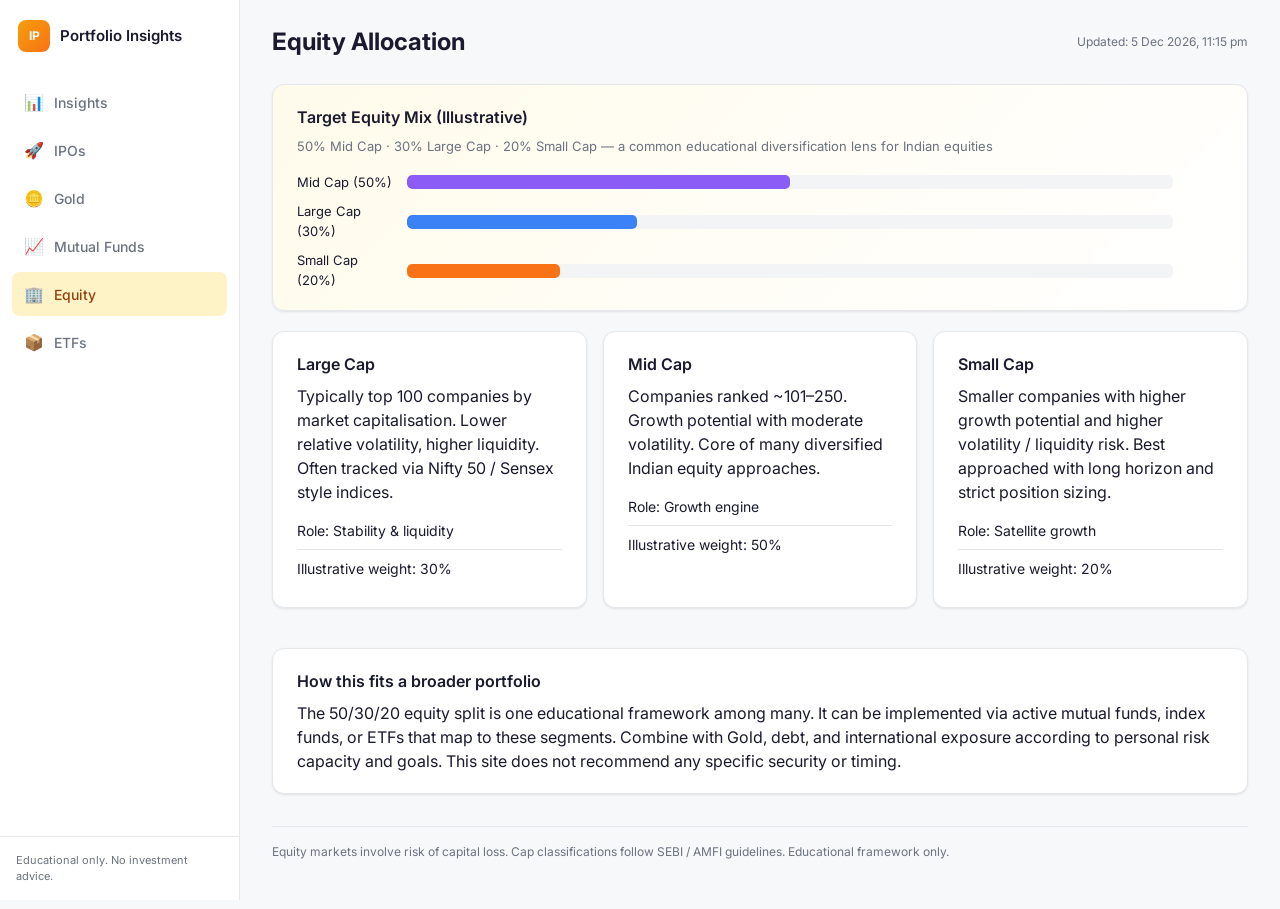
==== equity.html @ b6aa6221 "Initial commit: India Portfolio Insights dashboard - IPOs, Gold, MF, Equity, ETFs educational site" ====
<!DOCTYPE html>
<html lang="en">
<head>
  <meta charset="UTF-8" />
  <meta name="viewport" content="width=device-width, initial-scale=1.0" />
  <title>Equity | India Portfolio Insights</title>
  <link rel="stylesheet" href="css/styles.css" />
  <link href="https://fonts.googleapis.com/css2?family=Inter:wght@400;500;600;700&display=swap" rel="stylesheet">
</head>
<body>
  <div class="app">
    <aside class="sidebar">
      <div class="logo">
        <div class="logo-icon">IP</div>
        <span>Portfolio Insights</span>
      </div>
      <nav class="nav">
        <a href="index.html" class="nav-item"><span class="icon">📊</span> Insights</a>
        <a href="ipos.html" class="nav-item"><span class="icon">🚀</span> IPOs</a>
        <a href="gold.html" class="nav-item"><span class="icon">🪙</span> Gold</a>
        <a href="mutual-funds.html" class="nav-item"><span class="icon">📈</span> Mutual Funds</a>
        <a href="equity.html" class="nav-item active"><span class="icon">🏢</span> Equity</a>
        <a href="etfs.html" class="nav-item"><span class="icon">📦</span> ETFs</a>
      </nav>
      <div class="sidebar-footer">
        <p class="disclaimer">Educational only. No investment advice.</p>
      </div>
    </aside>

    <main class="main">
      <header class="topbar">
        <h1>Equity Allocation</h1>
        <div class="topbar-actions">
          <span class="last-updated" id="lastUpdated">Framework view</span>
        </div>
      </header>

      <section class="card status-card">
        <h2>Target Equity Mix (Illustrative)</h2>
        <p class="subtitle">50% Mid Cap · 30% Large Cap · 20% Small Cap — a common educational diversification lens for Indian equities</p>
        
        <div class="progress-bars large">
          <div class="bar-group">
            <label>Mid Cap (50%)</label>
            <div class="bar"><div class="fill mid" style="width:50%"></div></div>
          </div>
          <div class="bar-group">
            <label>Large Cap (30%)</label>
            <div class="bar"><div class="fill large" style="width:30%"></div></div>
          </div>
          <div class="bar-group">
            <label>Small Cap (20%)</label>
            <div class="bar"><div class="fill small" style="width:20%"></div></div>
          </div>
        </div>
      </section>

      <section class="cards-row">
        <div class="card">
          <h3>Large Cap</h3>
          <p>Typically top 100 companies by market capitalisation. Lower relative volatility, higher liquidity. Often tracked via Nifty 50 / Sensex style indices.</p>
          <ul class="mix-list">
            <li>Role: Stability & liquidity</li>
            <li>Illustrative weight: 30%</li>
          </ul>
        </div>
        <div class="card">
          <h3>Mid Cap</h3>
          <p>Companies ranked ~101–250. Growth potential with moderate volatility. Core of many diversified Indian equity approaches.</p>
          <ul class="mix-list">
            <li>Role: Growth engine</li>
            <li>Illustrative weight: 50%</li>
          </ul>
        </div>
        <div class="card">
          <h3>Small Cap</h3>
          <p>Smaller companies with higher growth potential and higher volatility / liquidity risk. Best approached with long horizon and strict position sizing.</p>
          <ul class="mix-list">
            <li>Role: Satellite growth</li>
            <li>Illustrative weight: 20%</li>
          </ul>
        </div>
      </section>

      <section class="card">
        <h3>How this fits a broader portfolio</h3>
        <p>The 50/30/20 equity split is one educational framework among many. It can be implemented via active mutual funds, index funds, or ETFs that map to these segments. Combine with Gold, debt, and international exposure according to personal risk capacity and goals. This site does not recommend any specific security or timing.</p>
      </section>

      <footer class="footer">
        <p>Equity markets involve risk of capital loss. Cap classifications follow SEBI / AMFI guidelines. Educational framework only.</p>
      </footer>
    </main>
  </div>
  <script src="js/app.js"></script>
</body>
</html>
---- css/styles.css ----
:root {
  --bg: #f7f8fa;
  --sidebar: #ffffff;
  --card: #ffffff;
  --text: #1a1a2e;
  --muted: #6b7280;
  --border: #e5e7eb;
  --accent: #f59e0b;
  --green: #10b981;
  --blue: #3b82f6;
  --yellow: #fbbf24;
  --mid: #8b5cf6;
  --large: #3b82f6;
  --small: #f97316;
  --radius: 12px;
  --shadow: 0 1px 3px rgba(0,0,0,0.06), 0 1px 2px rgba(0,0,0,0.04);
}

* {
  box-sizing: border-box;
  margin: 0;
  padding: 0;
}

body {
  font-family: 'Inter', system-ui, sans-serif;
  background: var(--bg);
  color: var(--text);
  line-height: 1.5;
}

.app {
  display: flex;
  min-height: 100vh;
}

/* Sidebar */
.sidebar {
  width: 240px;
  background: var(--sidebar);
  border-right: 1px solid var(--border);
  display: flex;
  flex-direction: column;
  position: fixed;
  height: 100vh;
  z-index: 10;
}

.logo {
  display: flex;
  align-items: center;
  gap: 10px;
  padding: 20px 18px;
  font-weight: 600;
  font-size: 15px;
}

.logo-icon {
  width: 32px;
  height: 32px;
  background: linear-gradient(135deg, #f59e0b, #f97316);
  color: white;
  border-radius: 8px;
  display: flex;
  align-items: center;
  justify-content: center;
  font-size: 12px;
  font-weight: 700;
}

.nav {
  flex: 1;
  padding: 8px 12px;
  display: flex;
  flex-direction: column;
  gap: 4px;
}

.nav-item {
  display: flex;
  align-items: center;
  gap: 10px;
  padding: 10px 12px;
  border-radius: 8px;
  text-decoration: none;
  color: var(--muted);
  font-size: 14px;
  font-weight: 500;
  transition: all 0.15s;
}

.nav-item:hover {
  background: #f3f4f6;
  color: var(--text);
}

.nav-item.active {
  background: #fef3c7;
  color: #92400e;
}

.nav-item .icon {
  font-size: 16px;
}

.sidebar-footer {
  padding: 16px;
  border-top: 1px solid var(--border);
}

.disclaimer {
  font-size: 11px;
  color: var(--muted);
  line-height: 1.4;
}

/* Main */
.main {
  flex: 1;
  margin-left: 240px;
  padding: 24px 32px 48px;
  max-width: 1100px;
}

.topbar {
  display: flex;
  justify-content: space-between;
  align-items: center;
  margin-bottom: 24px;
}

.topbar h1 {
  font-size: 24px;
  font-weight: 700;
}

.topbar-actions {
  display: flex;
  align-items: center;
  gap: 12px;
}

.btn-refresh {
  background: white;
  border: 1px solid var(--border);
  border-radius: 8px;
  padding: 6px 12px;
  font-size: 13px;
  cursor: pointer;
  font-family: inherit;
  transition: background 0.15s;
}

.btn-refresh:hover {
  background: #f3f4f6;
}

.last-updated {
  font-size: 12px;
  color: var(--muted);
}

/* Cards */
.card {
  background: var(--card);
  border: 1px solid var(--border);
  border-radius: var(--radius);
  padding: 20px 24px;
  box-shadow: var(--shadow);
  margin-bottom: 20px;
}

.card h2, .card h3 {
  font-size: 16px;
  font-weight: 600;
  margin-bottom: 8px;
}

.subtitle, .note {
  font-size: 13px;
  color: var(--muted);
  margin-bottom: 16px;
}

.note a {
  color: var(--blue);
}

.status-card {
  background: linear-gradient(135deg, #fffbeb 0%, #ffffff 100%);
}

.status-grid {
  display: grid;
  grid-template-columns: 1fr 1fr;
  gap: 16px;
  margin-top: 12px;
}

.status-box {
  background: white;
  border: 1px solid var(--border);
  border-radius: 10px;
  padding: 16px;
}

.status-value {
  font-size: 18px;
  font-weight: 700;
  color: #92400e;
}

.status-detail {
  font-size: 13px;
  color: var(--muted);
  margin-top: 4px;
}

.cards-row {
  display: grid;
  grid-template-columns: repeat(auto-fit, minmax(280px, 1fr));
  gap: 16px;
  margin-bottom: 20px;
}

.allocation-card .pie-legend {
  display: flex;
  gap: 16px;
  margin: 12px 0;
  flex-wrap: wrap;
}

.legend-item {
  display: flex;
  align-items: center;
  gap: 6px;
  font-size: 13px;
}

.dot {
  width: 10px;
  height: 10px;
  border-radius: 50%;
}

.dot.mid { background: var(--mid); }
.dot.large { background: var(--large); }
.dot.small { background: var(--small); }

.progress-bars {
  display: flex;
  flex-direction: column;
  gap: 10px;
}

.progress-bars.large .bar {
  height: 14px;
}

.bar-group {
  display: grid;
  grid-template-columns: 100px 1fr 40px;
  align-items: center;
  gap: 10px;
  font-size: 13px;
}

.bar {
  height: 10px;
  background: #f3f4f6;
  border-radius: 5px;
  overflow: hidden;
}

.fill {
  height: 100%;
  border-radius: 5px;
}

.fill.mid { background: var(--mid); }
.fill.large { background: var(--large); }
.fill.small { background: var(--small); }

.mix-list {
  list-style: none;
  margin-top: 8px;
}

.mix-list li {
  display: flex;
  justify-content: space-between;
  padding: 8px 0;
  border-bottom: 1px solid var(--border);
  font-size: 14px;
}

.mix-list li:last-child {
  border-bottom: none;
}

/* Quick cards */
.quick-card {
  text-decoration: none;
  color: inherit;
  position: relative;
  transition: transform 0.15s, box-shadow 0.15s;
}

.quick-card:hover {
  transform: translateY(-2px);
  box-shadow: 0 4px 12px rgba(0,0,0,0.08);
}

.quick-card.green { border-left: 4px solid var(--green); }
.quick-card.yellow { border-left: 4px solid var(--yellow); }
.quick-card.blue { border-left: 4px solid var(--blue); }

.quick-card .arrow {
  position: absolute;
  right: 20px;
  top: 20px;
  font-size: 18px;
  color: var(--muted);
}

/* Tables */
.table-wrap {
  overflow-x: auto;
  margin-top: 12px;
}

table {
  width: 100%;
  border-collapse: collapse;
  font-size: 13px;
}

th, td {
  text-align: left;
  padding: 10px 12px;
  border-bottom: 1px solid var(--border);
}

th {
  font-weight: 600;
  color: var(--muted);
  font-size: 12px;
  text-transform: uppercase;
  letter-spacing: 0.03em;
}

tr:hover td {
  background: #f9fafb;
}

.trend-up { color: var(--green); }
.trend-down { color: #ef4444; }
.trend-flat { color: var(--muted); }

/* Tabs */
.tabs {
  display: flex;
  gap: 8px;
  margin-bottom: 16px;
}

.tab {
  padding: 8px 16px;
  border: 1px solid var(--border);
  background: white;
  border-radius: 8px;
  cursor: pointer;
  font-size: 13px;
  font-family: inherit;
}

.tab.active {
  background: #fef3c7;
  border-color: #f59e0b;
  color: #92400e;
  font-weight: 600;
}

.tab-content {
  display: none;
}

.tab-content.active {
  display: block;
}

/* Gold */
.gold-grid {
  display: grid;
  grid-template-columns: repeat(auto-fit, minmax(220px, 1fr));
  gap: 16px;
}

.gold-card {
  border: 1px solid var(--border);
  border-radius: 10px;
  padding: 16px;
  background: #fffbeb;
}

.gold-card h4 {
  font-size: 15px;
  margin-bottom: 12px;
}

.gold-row {
  display: flex;
  justify-content: space-between;
  font-size: 13px;
  padding: 4px 0;
}

.gold-row strong {
  font-weight: 600;
}

/* MF */
.mf-categories {
  display: grid;
  grid-template-columns: repeat(auto-fit, minmax(200px, 1fr));
  gap: 16px;
}

.mf-cat {
  background: #f9fafb;
  border-radius: 10px;
  padding: 16px;
}

.mf-cat h3 {
  font-size: 14px;
  margin-bottom: 8px;
}

.mf-cat ul {
  list-style: none;
  font-size: 13px;
  color: var(--muted);
}

.mf-cat li {
  padding: 3px 0;
}

/* Footer */
.footer {
  margin-top: 32px;
  padding-top: 16px;
  border-top: 1px solid var(--border);
  font-size: 12px;
  color: var(--muted);
  line-height: 1.5;
}

/* Responsive */
@media (max-width: 768px) {
  .sidebar {
    width: 64px;
  }
  .sidebar .logo span,
  .sidebar .nav-item span:not(.icon),
  .sidebar-footer {
    display: none;
  }
  .main {
    margin-left: 64px;
    padding: 16px;
  }
  .status-grid {
    grid-template-columns: 1fr;
  }
  .bar-group {
    grid-template-columns: 80px 1fr 36px;
  }
}
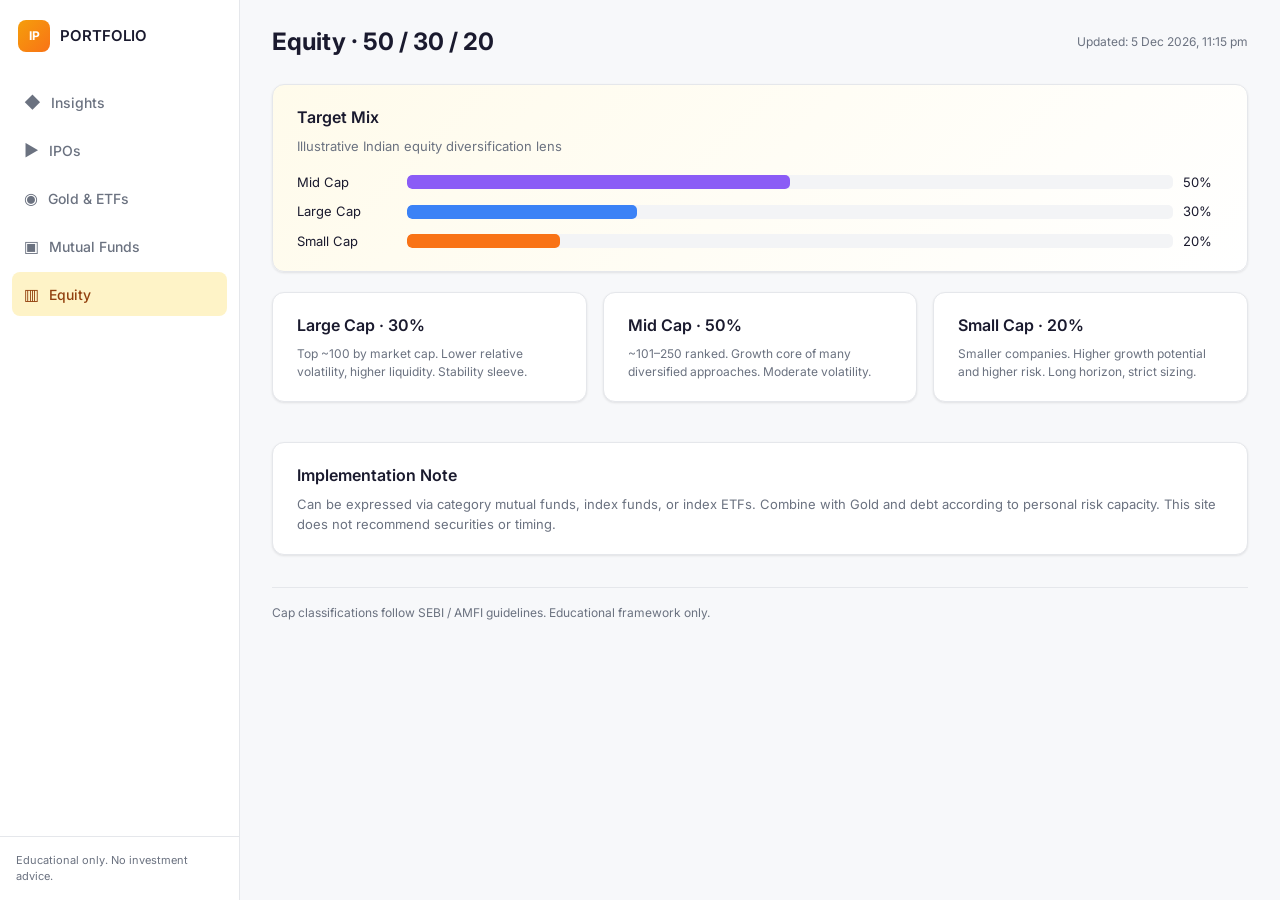
==== commit 5d20319e: "Restyle: minimal classic trading UI, merge Gold+ETFs, remove specific fund/ETF names" ====
--- a/equity.html
+++ b/equity.html
@@ -12,15 +12,14 @@
     <aside class="sidebar">
       <div class="logo">
         <div class="logo-icon">IP</div>
-        <span>Portfolio Insights</span>
+        <span>PORTFOLIO</span>
       </div>
       <nav class="nav">
-        <a href="index.html" class="nav-item"><span class="icon">📊</span> Insights</a>
-        <a href="ipos.html" class="nav-item"><span class="icon">🚀</span> IPOs</a>
-        <a href="gold.html" class="nav-item"><span class="icon">🪙</span> Gold</a>
-        <a href="mutual-funds.html" class="nav-item"><span class="icon">📈</span> Mutual Funds</a>
-        <a href="equity.html" class="nav-item active"><span class="icon">🏢</span> Equity</a>
-        <a href="etfs.html" class="nav-item"><span class="icon">📦</span> ETFs</a>
+        <a href="index.html" class="nav-item"><span class="icon">◆</span> Insights</a>
+        <a href="ipos.html" class="nav-item"><span class="icon">▶</span> IPOs</a>
+        <a href="gold-etfs.html" class="nav-item"><span class="icon">◉</span> Gold & ETFs</a>
+        <a href="mutual-funds.html" class="nav-item"><span class="icon">▣</span> Mutual Funds</a>
+        <a href="equity.html" class="nav-item active"><span class="icon">▥</span> Equity</a>
       </nav>
       <div class="sidebar-footer">
         <p class="disclaimer">Educational only. No investment advice.</p>
@@ -29,66 +28,56 @@
 
     <main class="main">
       <header class="topbar">
-        <h1>Equity Allocation</h1>
+        <h1>Equity · 50 / 30 / 20</h1>
         <div class="topbar-actions">
-          <span class="last-updated" id="lastUpdated">Framework view</span>
+          <span class="last-updated" id="lastUpdated">Framework</span>
         </div>
       </header>
 
       <section class="card status-card">
-        <h2>Target Equity Mix (Illustrative)</h2>
-        <p class="subtitle">50% Mid Cap · 30% Large Cap · 20% Small Cap — a common educational diversification lens for Indian equities</p>
-        
+        <h2>Target Mix</h2>
+        <p class="subtitle">Illustrative Indian equity diversification lens</p>
         <div class="progress-bars large">
           <div class="bar-group">
-            <label>Mid Cap (50%)</label>
+            <label>Mid Cap</label>
             <div class="bar"><div class="fill mid" style="width:50%"></div></div>
+            <span>50%</span>
           </div>
           <div class="bar-group">
-            <label>Large Cap (30%)</label>
+            <label>Large Cap</label>
             <div class="bar"><div class="fill large" style="width:30%"></div></div>
+            <span>30%</span>
           </div>
           <div class="bar-group">
-            <label>Small Cap (20%)</label>
+            <label>Small Cap</label>
             <div class="bar"><div class="fill small" style="width:20%"></div></div>
+            <span>20%</span>
           </div>
         </div>
       </section>
 
       <section class="cards-row">
         <div class="card">
-          <h3>Large Cap</h3>
-          <p>Typically top 100 companies by market capitalisation. Lower relative volatility, higher liquidity. Often tracked via Nifty 50 / Sensex style indices.</p>
-          <ul class="mix-list">
-            <li>Role: Stability & liquidity</li>
-            <li>Illustrative weight: 30%</li>
-          </ul>
+          <h3>Large Cap · 30%</h3>
+          <p style="font-size:12px;color:var(--muted)">Top ~100 by market cap. Lower relative volatility, higher liquidity. Stability sleeve.</p>
         </div>
         <div class="card">
-          <h3>Mid Cap</h3>
-          <p>Companies ranked ~101–250. Growth potential with moderate volatility. Core of many diversified Indian equity approaches.</p>
-          <ul class="mix-list">
-            <li>Role: Growth engine</li>
-            <li>Illustrative weight: 50%</li>
-          </ul>
+          <h3>Mid Cap · 50%</h3>
+          <p style="font-size:12px;color:var(--muted)">~101–250 ranked. Growth core of many diversified approaches. Moderate volatility.</p>
         </div>
         <div class="card">
-          <h3>Small Cap</h3>
-          <p>Smaller companies with higher growth potential and higher volatility / liquidity risk. Best approached with long horizon and strict position sizing.</p>
-          <ul class="mix-list">
-            <li>Role: Satellite growth</li>
-            <li>Illustrative weight: 20%</li>
-          </ul>
+          <h3>Small Cap · 20%</h3>
+          <p style="font-size:12px;color:var(--muted)">Smaller companies. Higher growth potential and higher risk. Long horizon, strict sizing.</p>
         </div>
       </section>
 
       <section class="card">
-        <h3>How this fits a broader portfolio</h3>
-        <p>The 50/30/20 equity split is one educational framework among many. It can be implemented via active mutual funds, index funds, or ETFs that map to these segments. Combine with Gold, debt, and international exposure according to personal risk capacity and goals. This site does not recommend any specific security or timing.</p>
+        <h3>Implementation Note</h3>
+        <p style="font-size:13px;color:var(--muted)">Can be expressed via category mutual funds, index funds, or index ETFs. Combine with Gold and debt according to personal risk capacity. This site does not recommend securities or timing.</p>
       </section>
 
       <footer class="footer">
-        <p>Equity markets involve risk of capital loss. Cap classifications follow SEBI / AMFI guidelines. Educational framework only.</p>
+        Cap classifications follow SEBI / AMFI guidelines. Educational framework only.
       </footer>
     </main>
   </div>
